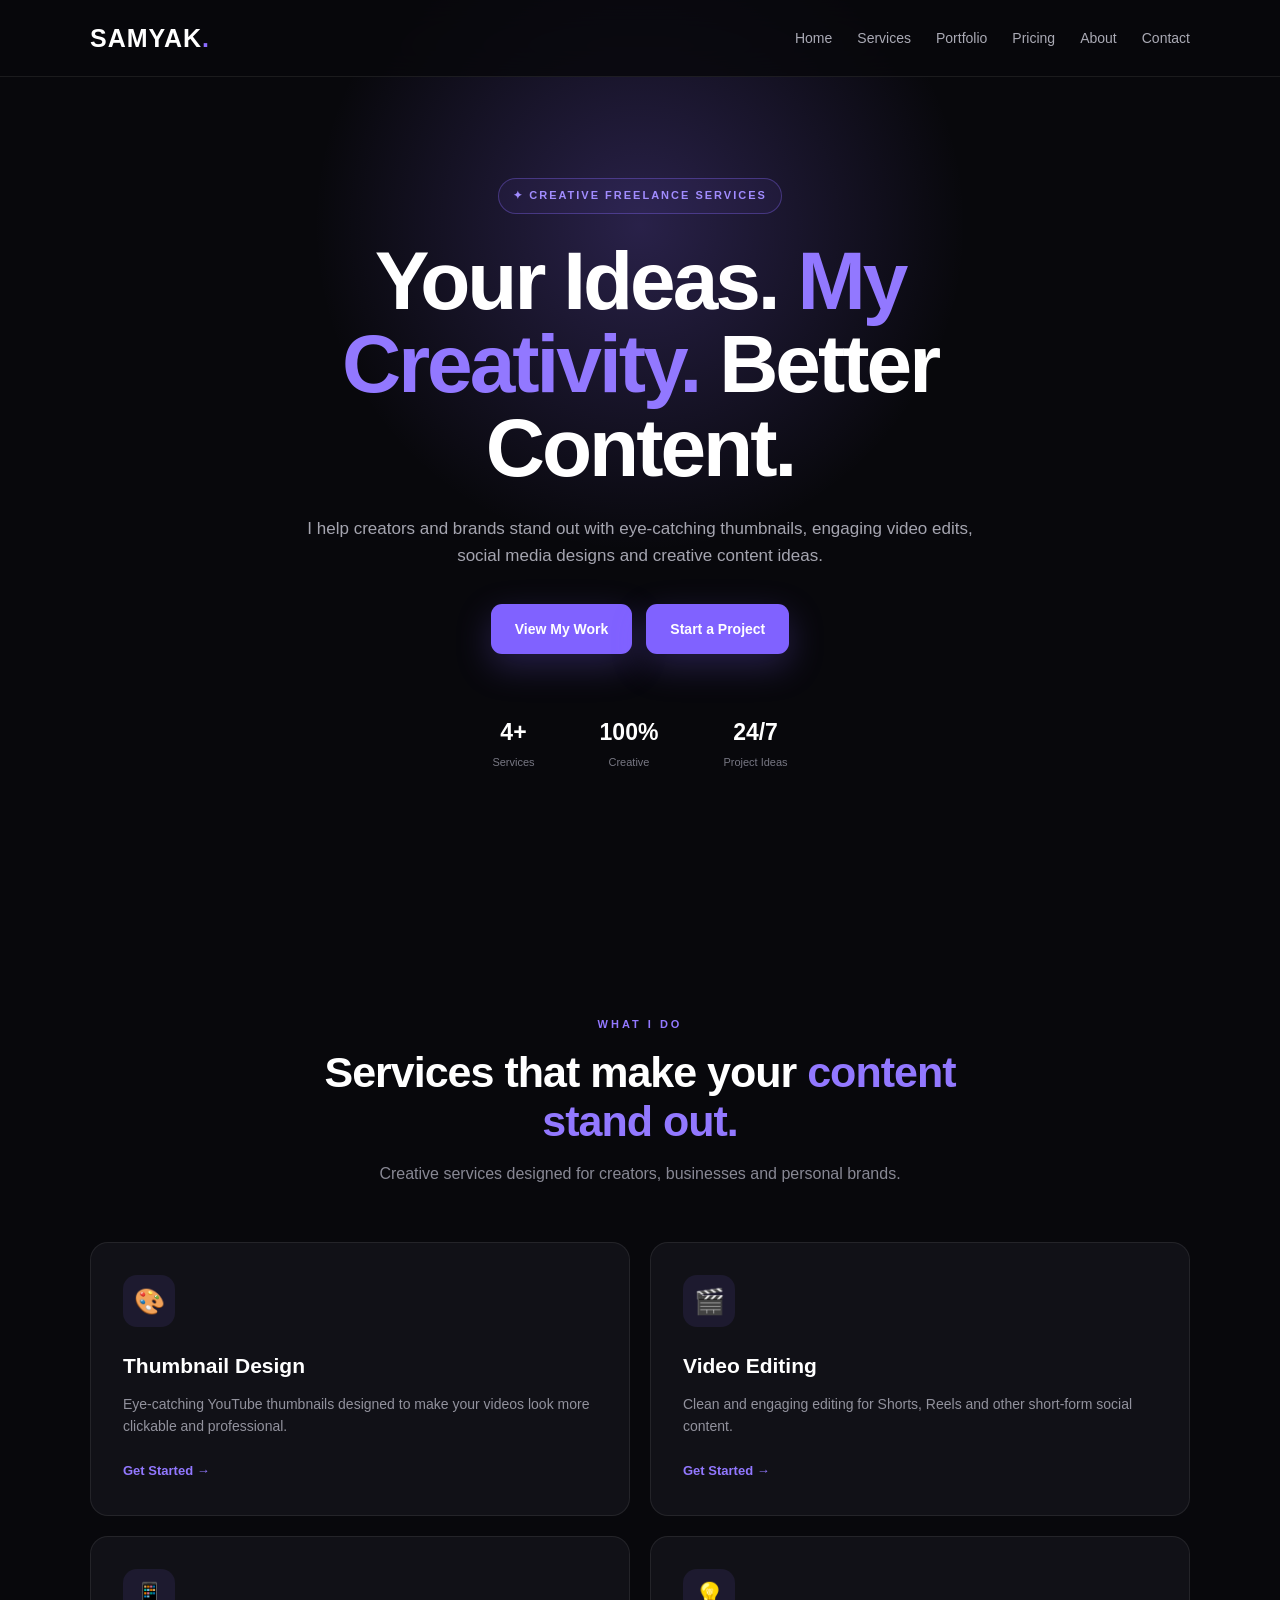
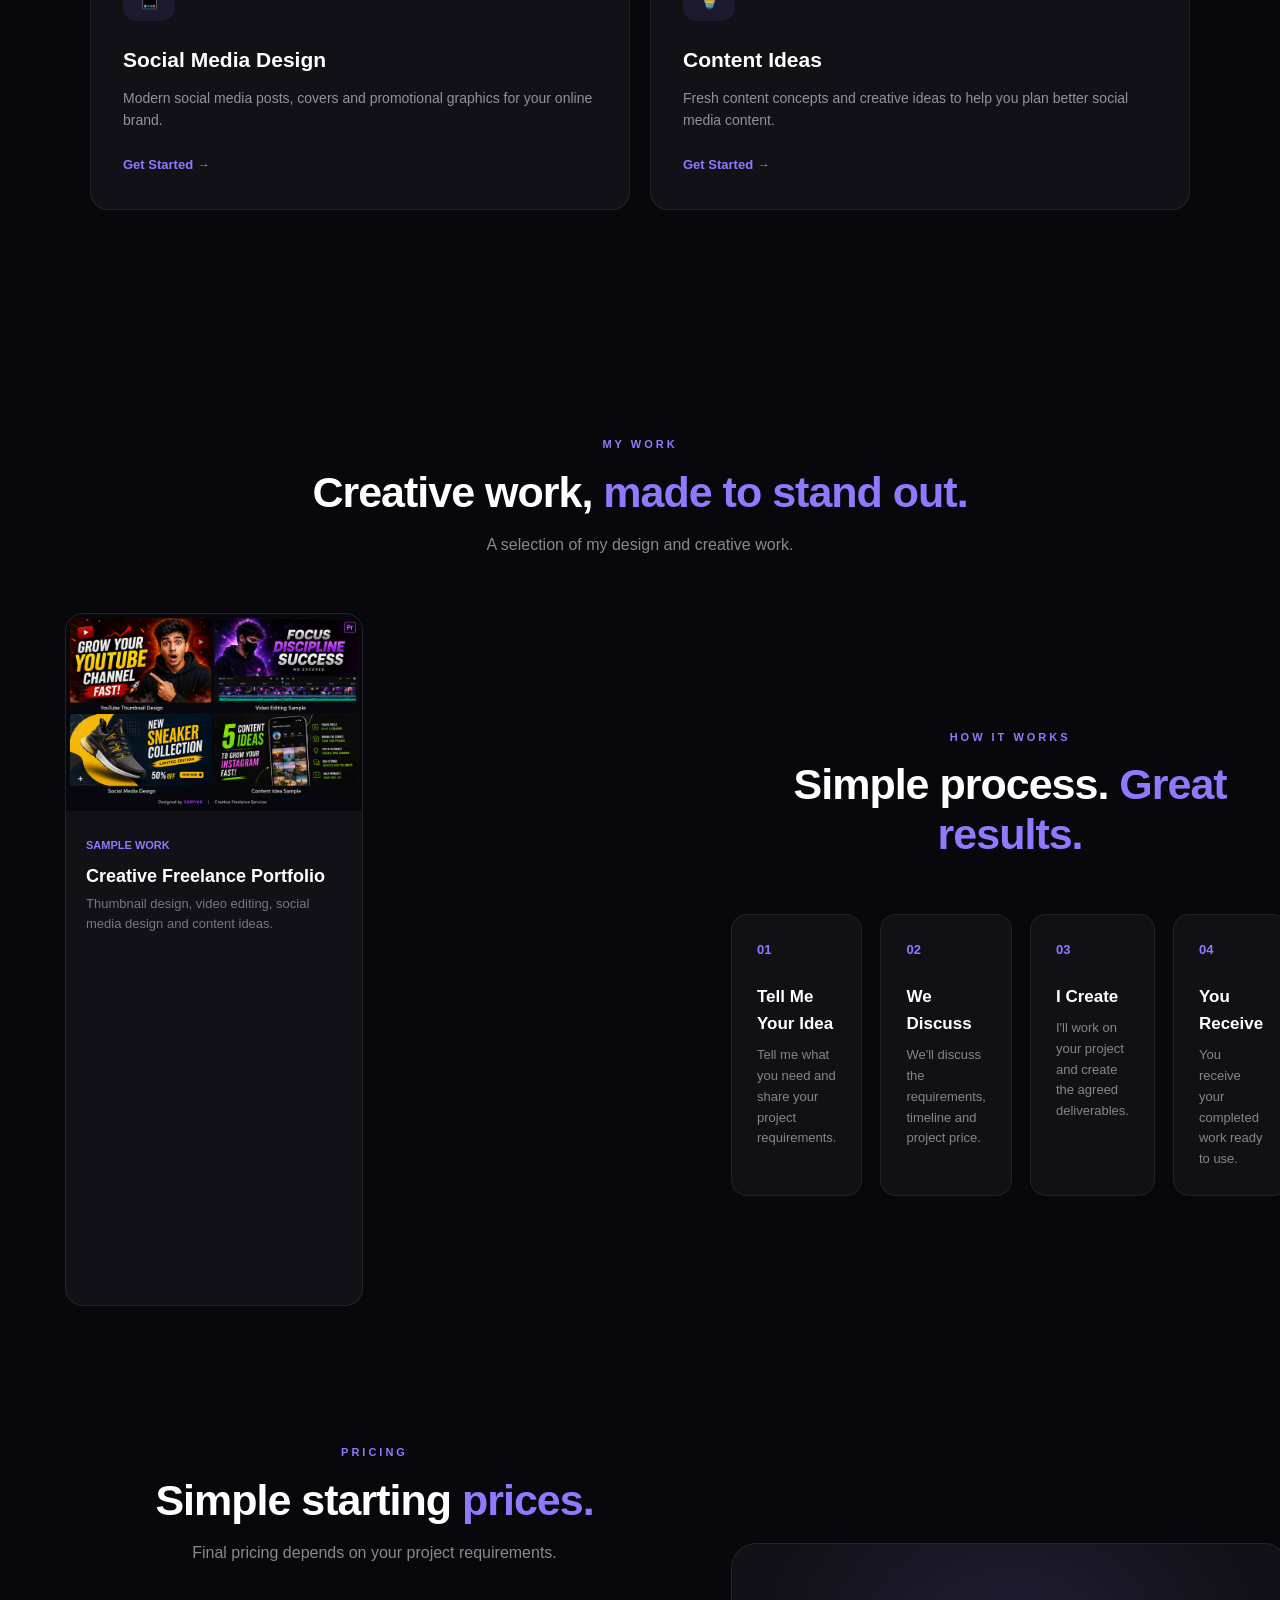
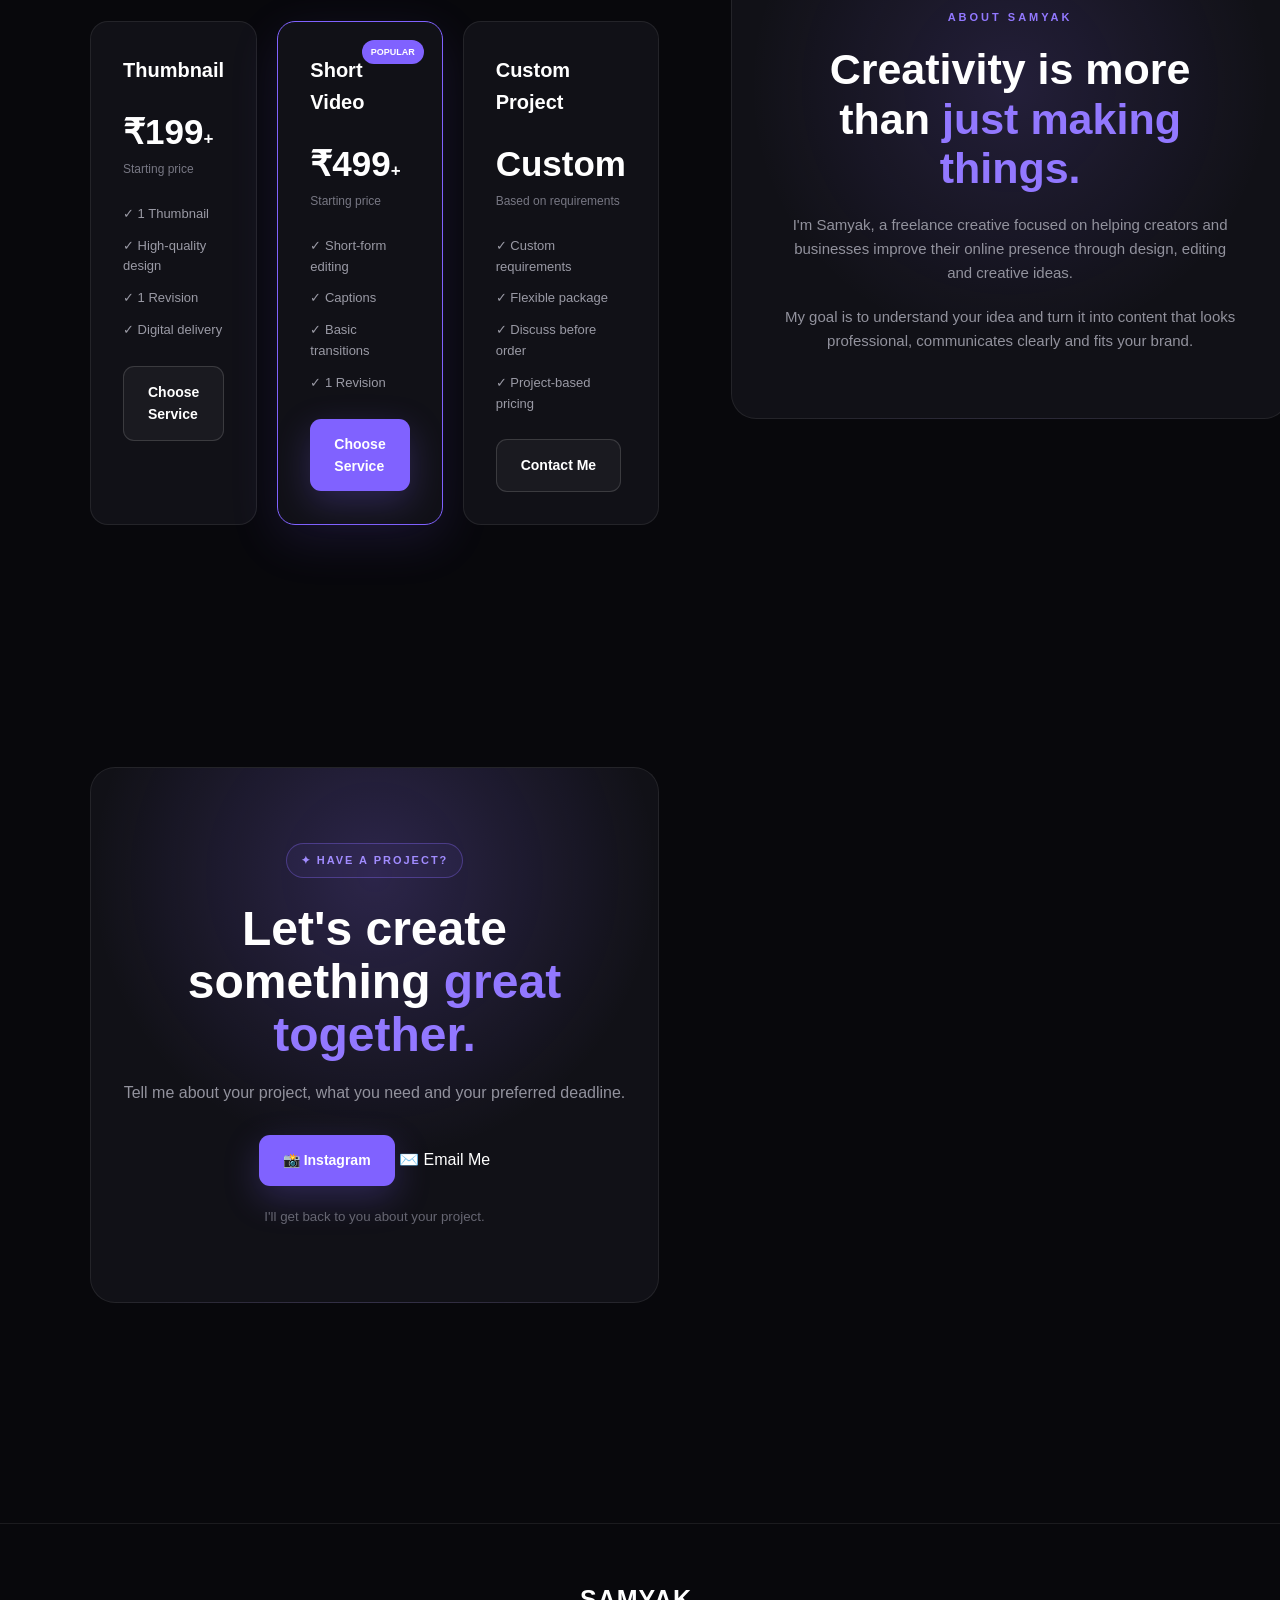
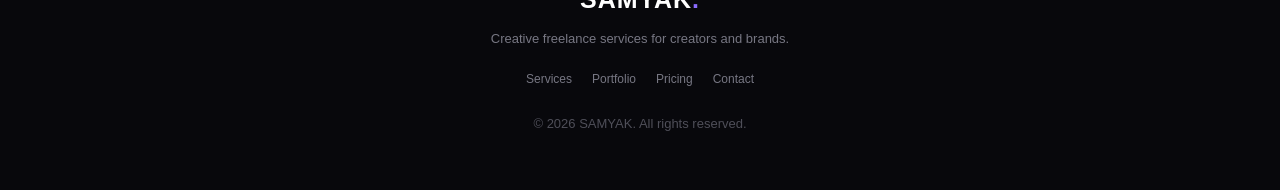
==== index.html @ a46f0fa3 "Update index.html" ====
<!DOCTYPE html>
<html lang="en">
<head>
    <meta charset="UTF-8">
    <meta name="viewport" content="width=device-width, initial-scale=1.0">

    <title>SAMYAK | Creative Freelance Services</title>

    <meta name="description"
        content="SAMYAK provides creative freelance services including thumbnail design, video editing, social media design and content ideas.">

    <meta name="keywords"
        content="thumbnail design, video editing, social media design, freelance, content ideas">

    <meta name="author" content="SAMYAK">

    <link rel="stylesheet" href="style.css">
</head>

<body>

    <!-- NAVIGATION -->

    <header class="header">

        <nav class="navbar">

            <a href="#home" class="logo">
                SAMYAK<span>.</span>
            </a>

            <div class="nav-links">

                <a href="#home">Home</a>
                <a href="#services">Services</a>
                <a href="#portfolio">Portfolio</a>
                <a href="#pricing">Pricing</a>
                <a href="#about">About</a>
                <a href="#contact">Contact</a>

            </div>

        </nav>

    </header>


    <!-- HERO -->

    <main>

        <section id="home" class="hero">

            <div class="hero-content">

                <div class="badge">
                    ✦ CREATIVE FREELANCE SERVICES
                </div>

                <h1>
                    Your Ideas.
                    <span>My Creativity.</span>
                    Better Content.
                </h1>

                <p>
                    I help creators and brands stand out with
                    eye-catching thumbnails, engaging video edits,
                    social media designs and creative content ideas.
                </p>

                <div class="hero-buttons">

                    <a href="#portfolio" class="btn primary">
                        View My Work
                    </a>
<a
    href="https://docs.google.com/forms/d/e/1FAIpQLSeMTdFQb815El9a7GcwvB3ldH8QpaFYIiLAh0WRTfGDCeB_lQ/viewform?usp=sharing&ouid=116412557178667055718"
    target="_blank"
    rel="noopener noreferrer"
    class="btn primary">
    Start a Project
</a>
                   
                </div>

                <div class="hero-stats">

                    <div>
                        <strong>4+</strong>
                        <span>Services</span>
                    </div>

                    <div>
                        <strong>100%</strong>
                        <span>Creative</span>
                    </div>

                    <div>
                        <strong>24/7</strong>
                        <span>Project Ideas</span>
                    </div>

                </div>

            </div>

        </section>


        <!-- SERVICES -->

        <section id="services" class="section">

            <div class="section-heading">

                <span>WHAT I DO</span>

                <h2>
                    Services that make your
                    <strong>content stand out.</strong>
                </h2>

                <p>
                    Creative services designed for creators,
                    businesses and personal brands.
                </p>

            </div>


            <div class="services-grid">

                <article class="service-card">

                    <div class="icon">🎨</div>

                    <h3>Thumbnail Design</h3>

                    <p>
                        Eye-catching YouTube thumbnails designed
                        to make your videos look more clickable
                        and professional.
                    </p>

                   <a
    href="https://docs.google.com/forms/d/e/1FAIpQLSeMTdFQb815El9a7GcwvB3ldH8QpaFYIiLAh0WRTfGDCeB_lQ/viewform?usp=sharing&ouid=116412557178667055718"
    target="_blank"
    rel="noopener noreferrer">
    Get Started →
</a>
                   
                </article>


                <article class="service-card">

                    <div class="icon">🎬</div>

                    <h3>Video Editing</h3>

                    <p>
                        Clean and engaging editing for Shorts,
                        Reels and other short-form social content.
                    </p>

                   <a
    href="https://docs.google.com/forms/d/e/1FAIpQLSeMTdFQb815El9a7GcwvB3ldH8QpaFYIiLAh0WRTfGDCeB_lQ/viewform?usp=sharing&ouid=116412557178667055718"
    target="_blank"
    rel="noopener noreferrer">
    Get Started →
</a>

                </article>


                <article class="service-card">

                    <div class="icon">📱</div>

                    <h3>Social Media Design</h3>

                    <p>
                        Modern social media posts, covers and
                        promotional graphics for your online brand.
                    </p>

                    <a
    href="https://docs.google.com/forms/d/e/1FAIpQLSeMTdFQb815El9a7GcwvB3ldH8QpaFYIiLAh0WRTfGDCeB_lQ/viewform?usp=sharing&ouid=116412557178667055718"
    target="_blank"
    rel="noopener noreferrer">
    Get Started →
</a>

                </article>


                <article class="service-card">

                    <div class="icon">💡</div>

                    <h3>Content Ideas</h3>

                    <p>
                        Fresh content concepts and creative ideas
                        to help you plan better social media content.
                    </p>

                      <a
    href="https://docs.google.com/forms/d/e/1FAIpQLSeMTdFQb815El9a7GcwvB3ldH8QpaFYIiLAh0WRTfGDCeB_lQ/viewform?usp=sharing&ouid=116412557178667055718"
    target="_blank"
    rel="noopener noreferrer">
    Get Started →
</a>

                </article>

            </div>

        </section>


        <!-- PORTFOLIO -->

        <section id="portfolio" class="section portfolio-section">

            <div class="section-heading">

                <span>MY WORK</span>

                <h2>
                    Creative work,
                    <strong>made to stand out.</strong>
                </h2>

                <p>
                    A selection of my design and creative work.
                </p>

            </div>


            <div class="portfolio-grid">


           <div class="portfolio-grid">

    <div class="portfolio-card">
        <img
            src="portfolio-samples.png"
            alt="SAMYAK Creative Freelance Services - Sample Work"
            style="width:100%; display:block;"
        >

        <div class="portfolio-info">
            <span>Sample Work</span>
            <h3>Creative Freelance Portfolio</h3>
            <p>Thumbnail design, video editing, social media design and content ideas.</p>
        </div>
    </div>

</div> 
    

        <!-- PROCESS -->

        <section class="section process-section">

            <div class="section-heading">

                <span>HOW IT WORKS</span>

                <h2>
                    Simple process.
                    <strong>Great results.</strong>
                </h2>

            </div>


            <div class="process-grid">

                <div class="process-card">

                    <div class="number">01</div>

                    <h3>Tell Me Your Idea</h3>

                    <p>
                        Tell me what you need and share
                        your project requirements.
                    </p>

                </div>


                <div class="process-card">

                    <div class="number">02</div>

                    <h3>We Discuss</h3>

                    <p>
                        We'll discuss the requirements,
                        timeline and project price.
                    </p>

                </div>


                <div class="process-card">

                    <div class="number">03</div>

                    <h3>I Create</h3>

                    <p>
                        I'll work on your project and
                        create the agreed deliverables.
                    </p>

                </div>


                <div class="process-card">

                    <div class="number">04</div>

                    <h3>You Receive</h3>

                    <p>
                        You receive your completed work
                        ready to use.
                    </p>

                </div>

            </div>

        </section>


        <!-- PRICING -->

        <section id="pricing" class="section">

            <div class="section-heading">

                <span>PRICING</span>

                <h2>
                    Simple starting
                    <strong>prices.</strong>
                </h2>

                <p>
                    Final pricing depends on your project
                    requirements.
                </p>

            </div>


            <div class="pricing-grid">


                <article class="price-card">

                    <h3>Thumbnail</h3>

                    <div class="price">
                        ₹199<small>+</small>
                    </div>

                    <p>
                        Starting price
                    </p>

                    <ul>

                        <li>✓ 1 Thumbnail</li>
                        <li>✓ High-quality design</li>
                        <li>✓ 1 Revision</li>
                        <li>✓ Digital delivery</li>

                    </ul>

                    <a href="https://docs.google.com/forms/d/e/1FAIpQLSeMTdFQb815El9a7GcwvB3ldH8QpaFYIiLAh0WRTfGDCeB_lQ/viewform?usp=sharing&ouid=116412557178667055718" target="_blank" rel="noopener noreferrer" class="btn secondary">
    Choose Service
</a>

                </article>


                <article class="price-card featured">

                    <div class="popular">
                        POPULAR
                    </div>

                    <h3>Short Video</h3>

                    <div class="price">
                        ₹499<small>+</small>
                    </div>

                    <p>
                        Starting price
                    </p>

                    <ul>

                        <li>✓ Short-form editing</li>
                        <li>✓ Captions</li>
                        <li>✓ Basic transitions</li>
                        <li>✓ 1 Revision</li>

                    </ul>

                    <a href="#contact" class="btn primary">
                        Choose Service
                    </a>

                </article>


                <article class="price-card">

                    <h3>Custom Project</h3>

                    <div class="price">
                        Custom
                    </div>

                    <p>
                        Based on requirements
                    </p>

                    <ul>

                        <li>✓ Custom requirements</li>
                        <li>✓ Flexible package</li>
                        <li>✓ Discuss before order</li>
                        <li>✓ Project-based pricing</li>

                    </ul>

                    <a href="#contact" class="btn secondary">
                        Contact Me
                    </a>

                </article>

            </div>

        </section>


        <!-- ABOUT -->

        <section id="about" class="section about-section">

            <div class="about-box">

                <div class="about-label">
                    ABOUT SAMYAK
                </div>

                <h2>
                    Creativity is more than
                    <span>just making things.</span>
                </h2>

                <p>
                    I'm Samyak, a freelance creative focused on
                    helping creators and businesses improve their
                    online presence through design, editing and
                    creative ideas.
                </p>

                <p>
                    My goal is to understand your idea and turn
                    it into content that looks professional,
                    communicates clearly and fits your brand.
                </p>

            </div>

        </section>


        <!-- CONTACT -->

        <section id="contact" class="section contact-section">

            <div class="contact-box">

                <div class="badge">
                    ✦ HAVE A PROJECT?
                </div>

                <h2>
                    Let's create something
                    <span>great together.</span>
                </h2>

                <p>
                    Tell me about your project, what you need
                    and your preferred deadline.
                </p>

                <div class="contact-buttons">

                    <!-- Replace explorewith.samyak -->

                    <a
                       href="https://www.instagram.com/explorewith.samyak/"
    target="_blank"
    rel="noopener noreferrer"
    class="btn primary">
    📸 Instagram
                    </a>


                    <!-- Replace YOURMAIL -->

                    <a
                        href="mailto:samyakwork23@gmail.com
                        class="btn secondary">
                        ✉️ Email Me
                    </a>

                </div>

                <small>
                    I'll get back to you about your project.
                </small>

            </div>

        </section>

    </main>


    <!-- FOOTER -->

    <footer>

        <a href="#home" class="logo">
            SAMYAK<span>.</span>
        </a>

        <p>
            Creative freelance services for creators and brands.
        </p>

        <div class="footer-links">

            <a href="#services">Services</a>
            <a href="#portfolio">Portfolio</a>
            <a href="#pricing">Pricing</a>
            <a href="#contact">Contact</a>

        </div>

        <p class="copyright">
            © 2026 SAMYAK. All rights reserved.
        </p>

    </footer>


    <script src="script.js"></script>

</body>
</html>
---- style.css ----
* {
    margin: 0;
    padding: 0;
    box-sizing: border-box;
}

html {
    scroll-behavior: smooth;
}

body {
    font-family: Arial, Helvetica, sans-serif;
    background: #08080c;
    color: #ffffff;
    line-height: 1.6;
}

a {
    color: inherit;
    text-decoration: none;
}

.header {
    position: fixed;
    top: 0;
    left: 0;
    width: 100%;
    z-index: 1000;
    background: rgba(8, 8, 12, 0.82);
    backdrop-filter: blur(16px);
    border-bottom: 1px solid rgba(255,255,255,0.08);
}

.navbar {
    max-width: 1150px;
    margin: auto;
    padding: 18px 25px;
    display: flex;
    align-items: center;
    justify-content: space-between;
}

.logo {
    font-size: 25px;
    font-weight: 900;
    letter-spacing: 1px;
}

.logo span {
    color: #8b6cff;
}

.nav-links {
    display: flex;
    gap: 25px;
}

.nav-links a {
    color: #aaaab5;
    font-size: 14px;
    transition: 0.3s;
}

.nav-links a:hover {
    color: #ffffff;
}

.hero {
    min-height: 100vh;
    display: flex;
    align-items: center;
    justify-content: center;
    text-align: center;
    padding: 130px 20px 80px;
    background:
        radial-gradient(circle at 50% 25%, rgba(139,108,255,0.25), transparent 35%),
        #08080c;
}

.hero-content {
    max-width: 850px;
}

.badge {
    display: inline-block;
    padding: 8px 14px;
    border: 1px solid rgba(139,108,255,0.35);
    border-radius: 50px;
    color: #a18cff;
    font-size: 11px;
    font-weight: 700;
    letter-spacing: 2px;
    background: rgba(139,108,255,0.06);
    margin-bottom: 25px;
}

.hero h1 {
    font-size: clamp(45px, 8vw, 82px);
    line-height: 1.02;
    margin-bottom: 25px;
    letter-spacing: -3px;
}

.hero h1 span {
    color: #9278ff;
}

.hero-content > p {
    max-width: 680px;
    margin: auto;
    color: #a5a5b0;
    font-size: 17px;
}

.hero-buttons {
    margin-top: 35px;
    display: flex;
    justify-content: center;
    gap: 14px;
    flex-wrap: wrap;
}

.btn {
    display: inline-block;
    padding: 14px 24px;
    border-radius: 11px;
    font-size: 14px;
    font-weight: 700;
    transition: 0.3s;
}

.btn:hover {
    transform: translateY(-3px);
}

.btn.primary {
    background: #8062ff;
    box-shadow: 0 12px 35px rgba(128,98,255,0.25);
}

.btn.primary:hover {
    background: #967eff;
}

.btn.secondary {
    border: 1px solid rgba(255,255,255,0.14);
    background: rgba(255,255,255,0.04);
}

.btn.secondary:hover {
    background: rgba(255,255,255,0.09);
}

.hero-stats {
    margin-top: 60px;
    display: flex;
    justify-content: center;
    gap: 65px;
}

.hero-stats div {
    display: flex;
    flex-direction: column;
}

.hero-stats strong {
    font-size: 23px;
}

.hero-stats span {
    color: #777783;
    font-size: 11px;
    margin-top: 3px;
}

.section {
    max-width: 1150px;
    margin: auto;
    padding: 110px 25px;
}

.section-heading {
    max-width: 700px;
    margin: 0 auto 55px;
    text-align: center;
}

.section-heading > span {
    color: #9278ff;
    font-size: 11px;
    font-weight: 800;
    letter-spacing: 3px;
}

.section-heading h2 {
    margin-top: 12px;
    font-size: 43px;
    line-height: 1.15;
    letter-spacing: -1px;
}

.section-heading h2 strong {
    color: #9278ff;
}

.section-heading p {
    color: #888894;
    margin-top: 15px;
}

.services-grid {
    display: grid;
    grid-template-columns: repeat(2, 1fr);
    gap: 20px;
}

.service-card {
    padding: 32px;
    background: #111117;
    border: 1px solid rgba(255,255,255,0.08);
    border-radius: 18px;
    transition: 0.3s;
}

.service-card:hover {
    transform: translateY(-6px);
    border-color: rgba(139,108,255,0.55);
}

.icon {
    width: 52px;
    height: 52px;
    display: flex;
    align-items: center;
    justify-content: center;
    background: rgba(139,108,255,0.1);
    border-radius: 14px;
    font-size: 25px;
    margin-bottom: 22px;
}

.service-card h3 {
    font-size: 21px;
    margin-bottom: 10px;
}

.service-card p {
    color: #92929d;
    font-size: 14px;
    margin-bottom: 20px;
}

.service-card a {
    color: #9278ff;
    font-size: 13px;
    font-weight: 700;
}

.portfolio-section {
    max-width: 1200px;
}

.portfolio-grid {
    display: grid;
    grid-template-columns: repeat(2, 1fr);
    gap: 22px;
}

.portfolio-card {
    overflow: hidden;
    background: #111117;
    border: 1px solid rgba(255,255,255,0.08);
    border-radius: 18px;
    transition: 0.3s;
}

.portfolio-card:hover {
    transform: translateY(-5px);
}

.portfolio-image {
    height: 280px;
    display: flex;
    align-items: center;
    justify-content: center;
    text-align: center;
    background:
        radial-gradient(circle at 30% 20%, rgba(139,108,255,0.25), transparent 35%),
        linear-gradient(135deg, #181421, #0d0e13);
}

.portfolio-image span {
    color: #666673;
    font-size: 13px;
    letter-spacing: 3px;
    font-weight: 700;
}

.portfolio-info {
    padding: 20px;
}

.portfolio-info > span {
    color: #9278ff;
    font-size: 11px;
    font-weight: 700;
    text-transform: uppercase;
}

.portfolio-info h3 {
    margin-top: 5px;
    font-size: 18px;
}

.portfolio-info p {
    color: #777783;
    font-size: 13px;
    margin-top: 3px;
}

.process-grid {
    display: grid;
    grid-template-columns: repeat(4, 1fr);
    gap: 18px;
}

.process-card {
    padding: 25px;
    background: #101015;
    border: 1px solid rgba(255,255,255,0.07);
    border-radius: 16px;
}

.number {
    color: #9278ff;
    font-weight: 800;
    font-size: 13px;
    margin-bottom: 22px;
}

.process-card h3 {
    font-size: 17px;
    margin-bottom: 8px;
}

.process-card p {
    color: #858591;
    font-size: 13px;
}

.pricing-grid {
    display: grid;
    grid-template-columns: repeat(3, 1fr);
    gap: 20px;
}

.price-card {
    position: relative;
    padding: 32px;
    background: #111117;
    border: 1px solid rgba(255,255,255,0.08);
    border-radius: 18px;
}

.price-card.featured {
    border-color: #8062ff;
    box-shadow: 0 15px 50px rgba(128,98,255,0.13);
}

.popular {
    position: absolute;
    top: 18px;
    right: 18px;
    background: #8062ff;
    padding: 5px 9px;
    border-radius: 30px;
    font-size: 9px;
    font-weight: 800;
}

.price-card h3 {
    font-size: 20px;
}

.price {
    margin-top: 18px;
    font-size: 35px;
    font-weight: 900;
}

.price small {
    font-size: 17px;
}

.price-card > p {
    color: #777783;
    font-size: 12px;
}

.price-card ul {
    list-style: none;
    margin: 25px 0;
}

.price-card li {
    color: #9a9aa5;
    font-size: 13px;
    margin: 11px 0;
}

.about-section {
    max-width: 900px;
}

.about-box {
    padding: 65px 50px;
    text-align: center;
    background:
        radial-gradient(circle at 50% 30%, rgba(139,108,255,0.15), transparent 60%),
        #111117;
    border: 1px solid rgba(255,255,255,0.08);
    border-radius: 25px;
}

.about-label {
    color: #9278ff;
    font-size: 11px;
    font-weight: 800;
    letter-spacing: 3px;
    margin-bottom: 18px;
}

.about-box h2 {
    font-size: 43px;
    line-height: 1.15;
}

.about-box h2 span {
    color: #9278ff;
}

.about-box p {
    max-width: 700px;
    margin: 20px auto 0;
    color: #92929d;
    font-size: 15px;
}

.contact-section {
    max-width: 900px;
}

.contact-box {
    text-align: center;
    padding: 75px 30px;
    background:
        radial-gradient(circle at 50% 20%, rgba(139,108,255,0.22), transparent 55%),
        #111117;
    border: 1px solid rgba(255,255,255,0.08);
    border-radius: 25px;
}

.contact-box h2 {
    font-size: 48px;
    line-height: 1.1;
    margin-bottom: 18px;
}

.contact-box h2 span {
    color: #9278ff;
}

.contact-box > p {
    color: #92929d;
    max-width: 600px;
    margin: auto;
}

.contact-buttons {
    margin-top: 30px;
}

.contact-box small {
    display: block;
    color: #666672;
    margin-top: 20px;
}

footer {
    text-align: center;
    padding: 55px 20px;
    border-top: 1px solid rgba(255,255,255,0.08);
}

footer > p {
    color: #777783;
    font-size: 13px;
    margin-top: 10px;
}

.footer-links {
    display: flex;
    justify-content: center;
    gap: 20px;
    margin-top: 20px;
}

.footer-links a {
    color: #777783;
    font-size: 12px;
}

.footer-links a:hover {
    color: #ffffff;
}

.copyright {
    margin-top: 25px !important;
    color: #4f4f59 !important;
}


/* TABLET */

@media (max-width: 900px) {

    .nav-links {
        gap: 12px;
    }

    .process-grid {
        grid-template-columns: repeat(2, 1fr);
    }

    .pricing-grid {
        grid-template-columns: 1fr;
    }

}


/* MOBILE */

@media (max-width: 700px) {

    .navbar {
        padding: 16px 18px;
    }

    .nav-links {
        display: none;
    }

    .hero {
        padding-top: 130px;
    }

    .hero h1 {
        font-size: 45px;
        letter-spacing: -2px;
    }

    .hero-content > p {
        font-size: 15px;
    }

    .hero-buttons {
        flex-direction: column;
    }

    .hero-buttons .btn {
        width: 100%;
    }

    .hero-stats {
        gap: 25px;
    }

    .section {
        padding: 80px 18px;
    }

    .section-heading h2 {
        font-size: 34px;
    }

    .services-grid,
    .portfolio-grid,
    .process-grid {
        grid-template-columns: 1fr;
    }

    .portfolio-image {
        height: 220px;
    }

    .about-box {
        padding: 45px 25px;
    }

    .about-box h2 {
        font-size: 34px;
    }

    .contact-box {
        padding: 55px 22px;
    }

    .contact-box h2 {
        font-size: 36px;
    }

    .contact-buttons .btn {
        display: block;
        margin: 10px 0;
    }

}
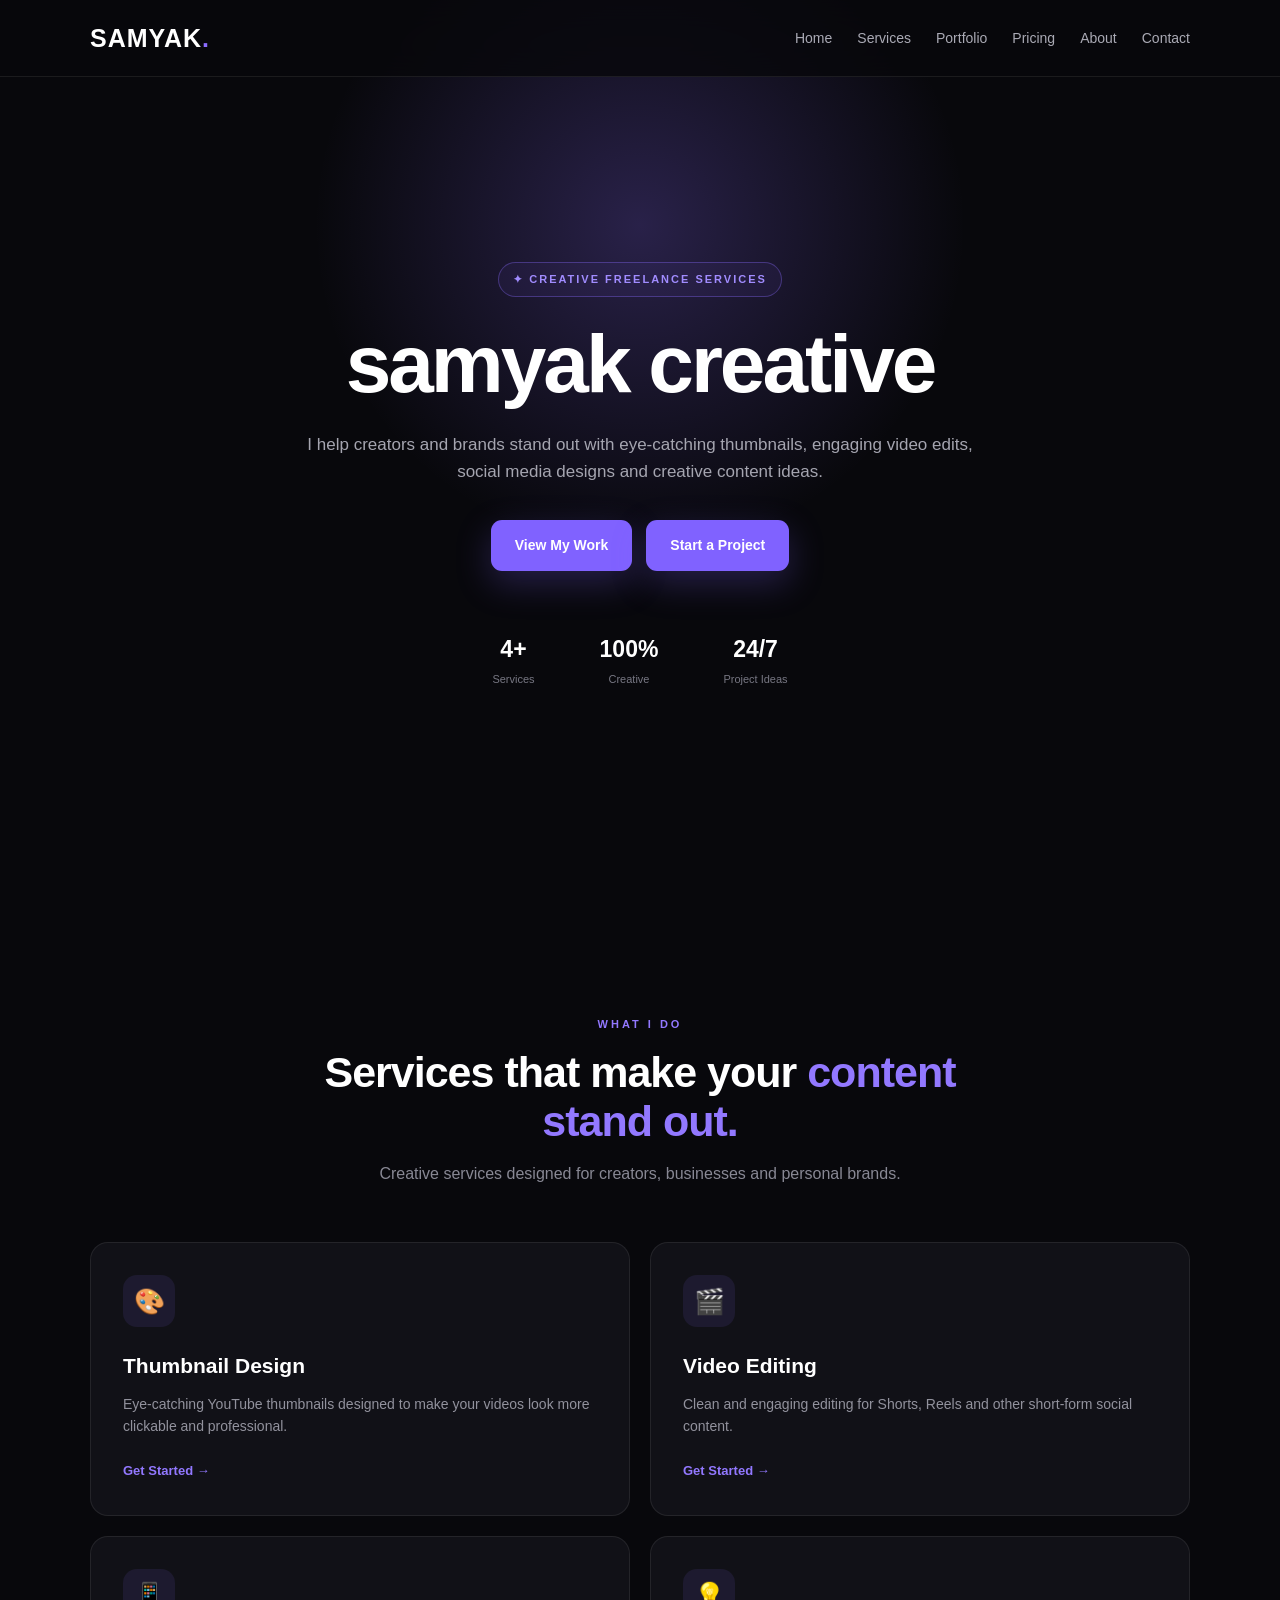
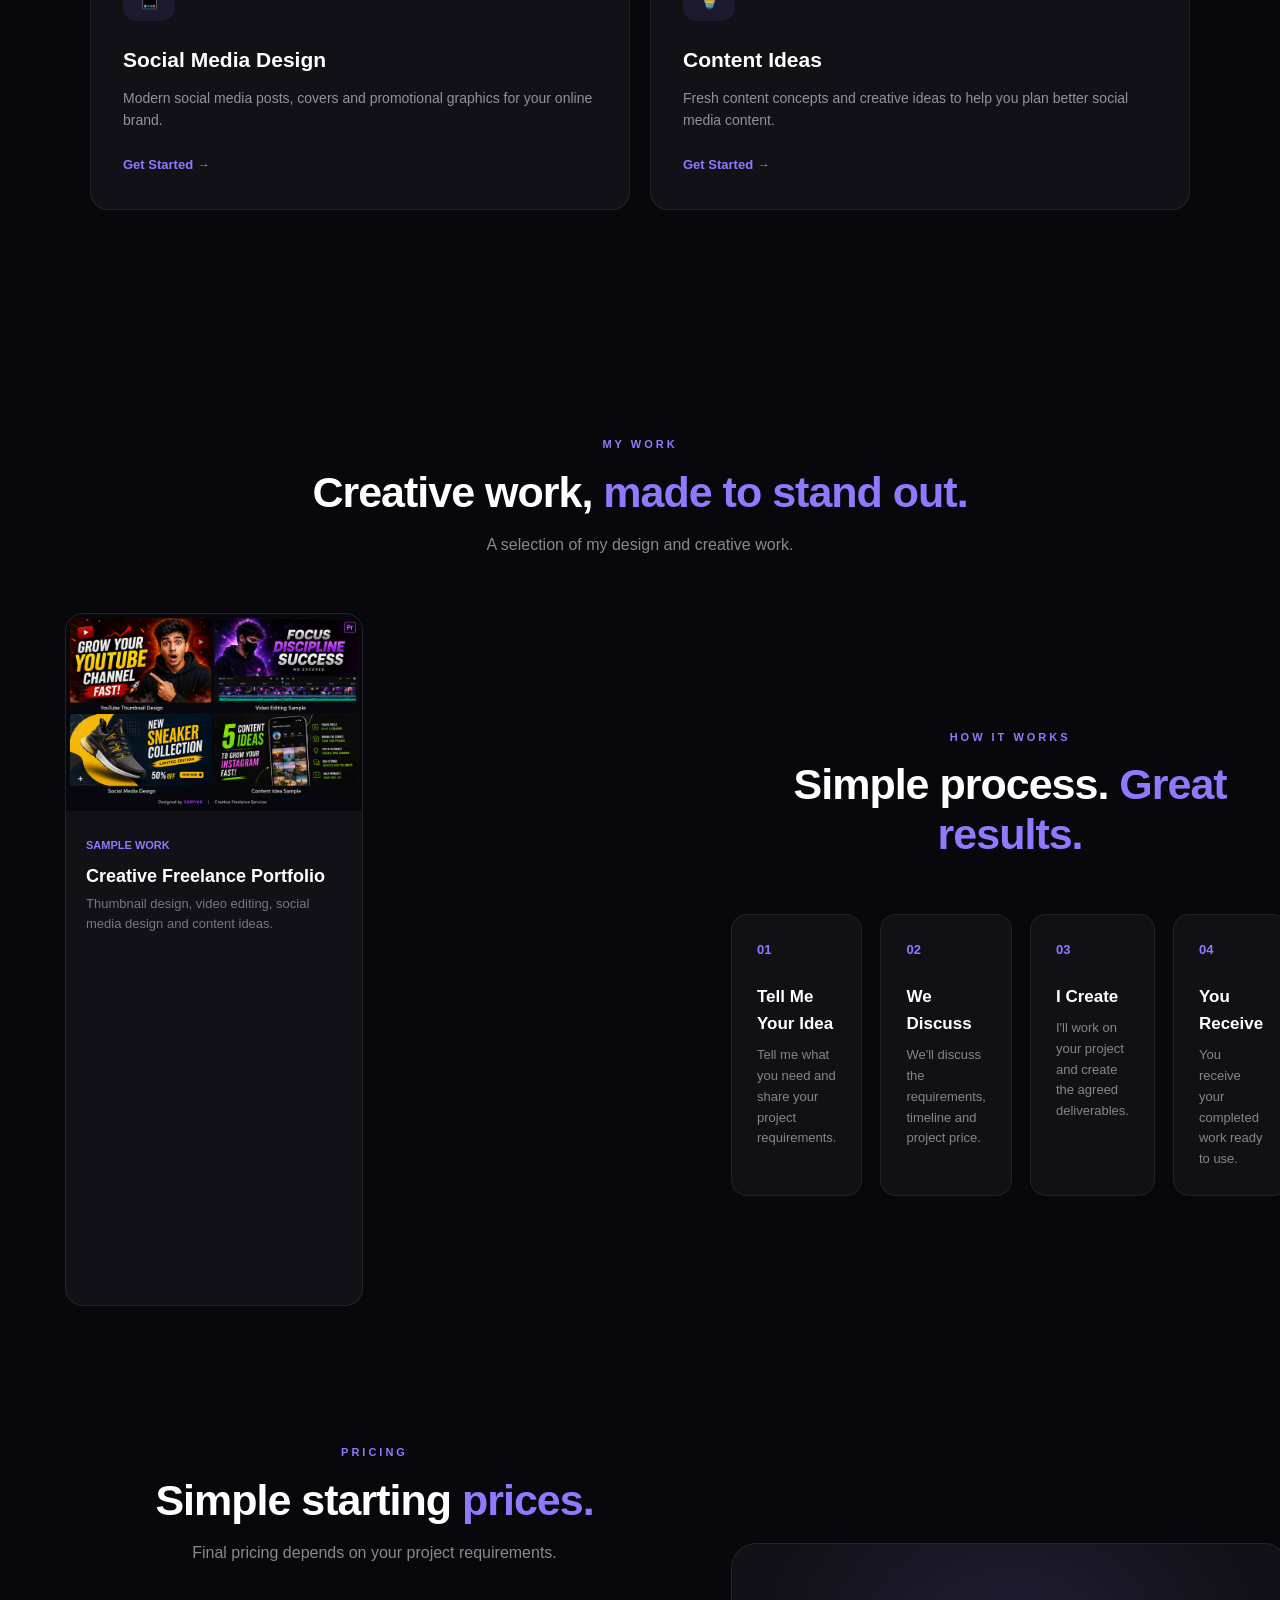
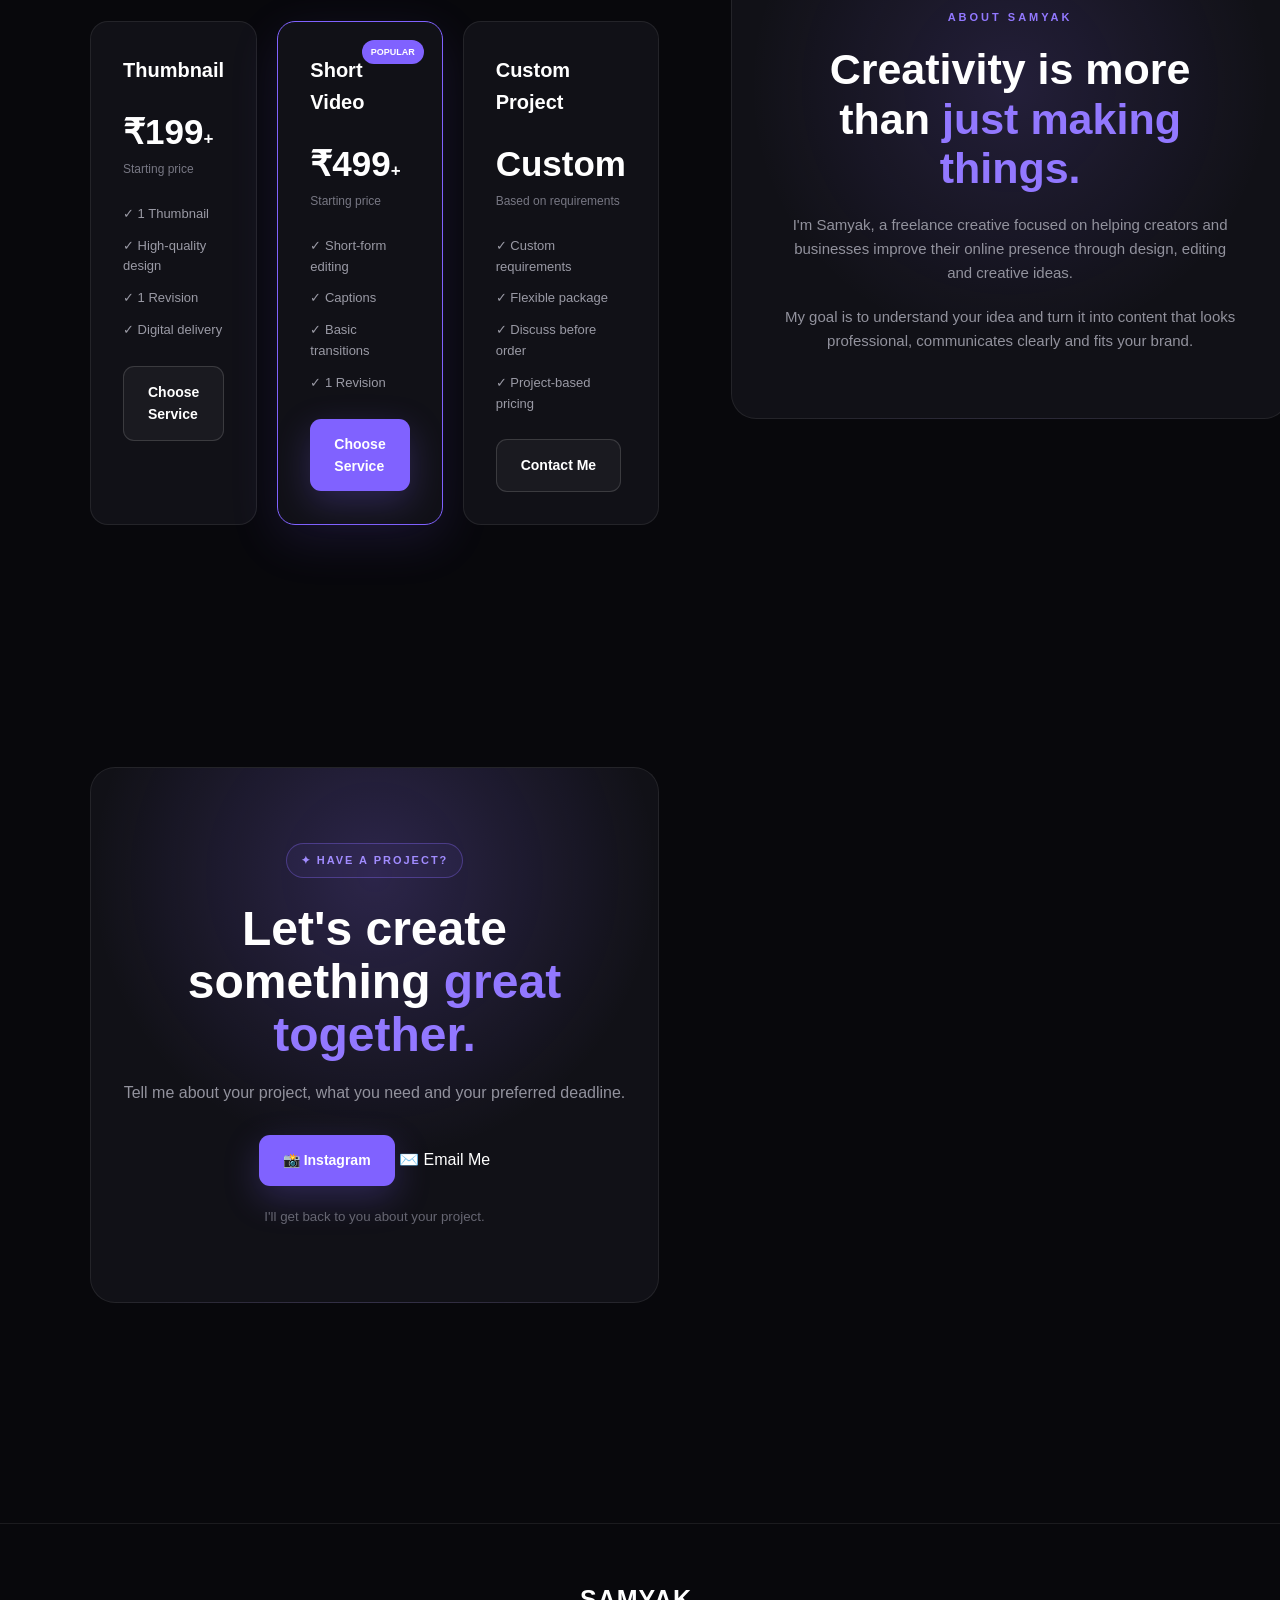
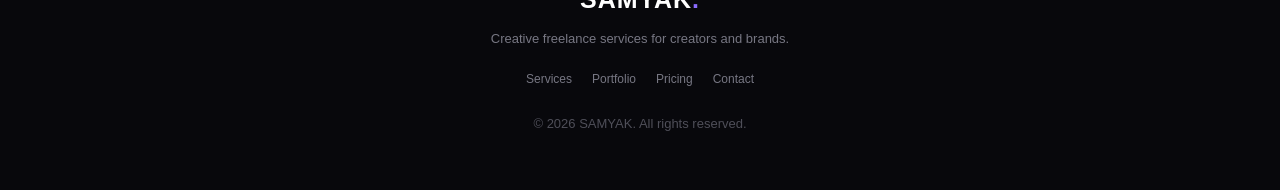
==== commit 7353683f: "Update index.html" ====
--- a/index.html
+++ b/index.html
@@ -4,8 +4,7 @@
     <meta charset="UTF-8">
     <meta name="viewport" content="width=device-width, initial-scale=1.0">
 
-    <title>SAMYAK | Creative Freelance Services</title>
-
+<title>Samyak Creative | Thumbnails & Video Editing</title>
     <meta name="description"
         content="SAMYAK provides creative freelance services including thumbnail design, video editing, social media design and content ideas.">
 
@@ -58,9 +57,7 @@
                 </div>
 
                 <h1>
-                    Your Ideas.
-                    <span>My Creativity.</span>
-                    Better Content.
+                   samyak creative
                 </h1>
 
                 <p>
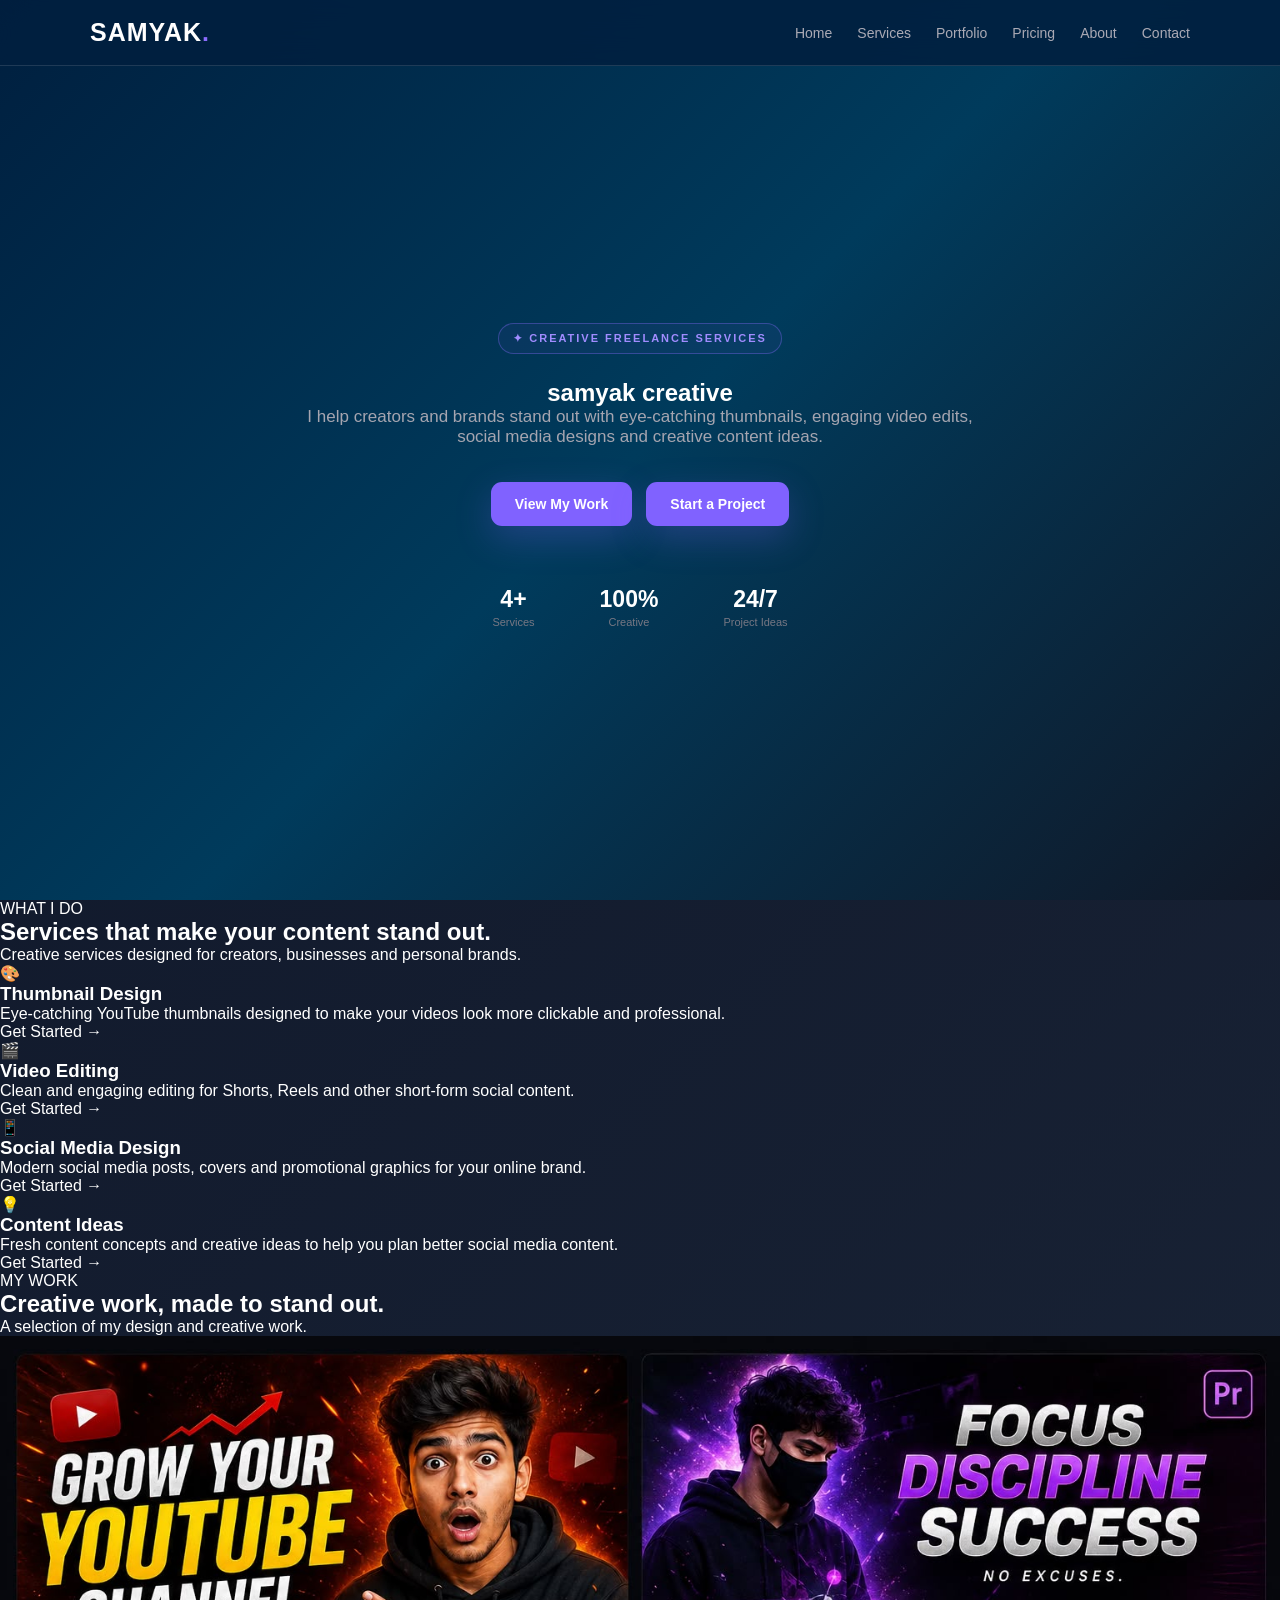
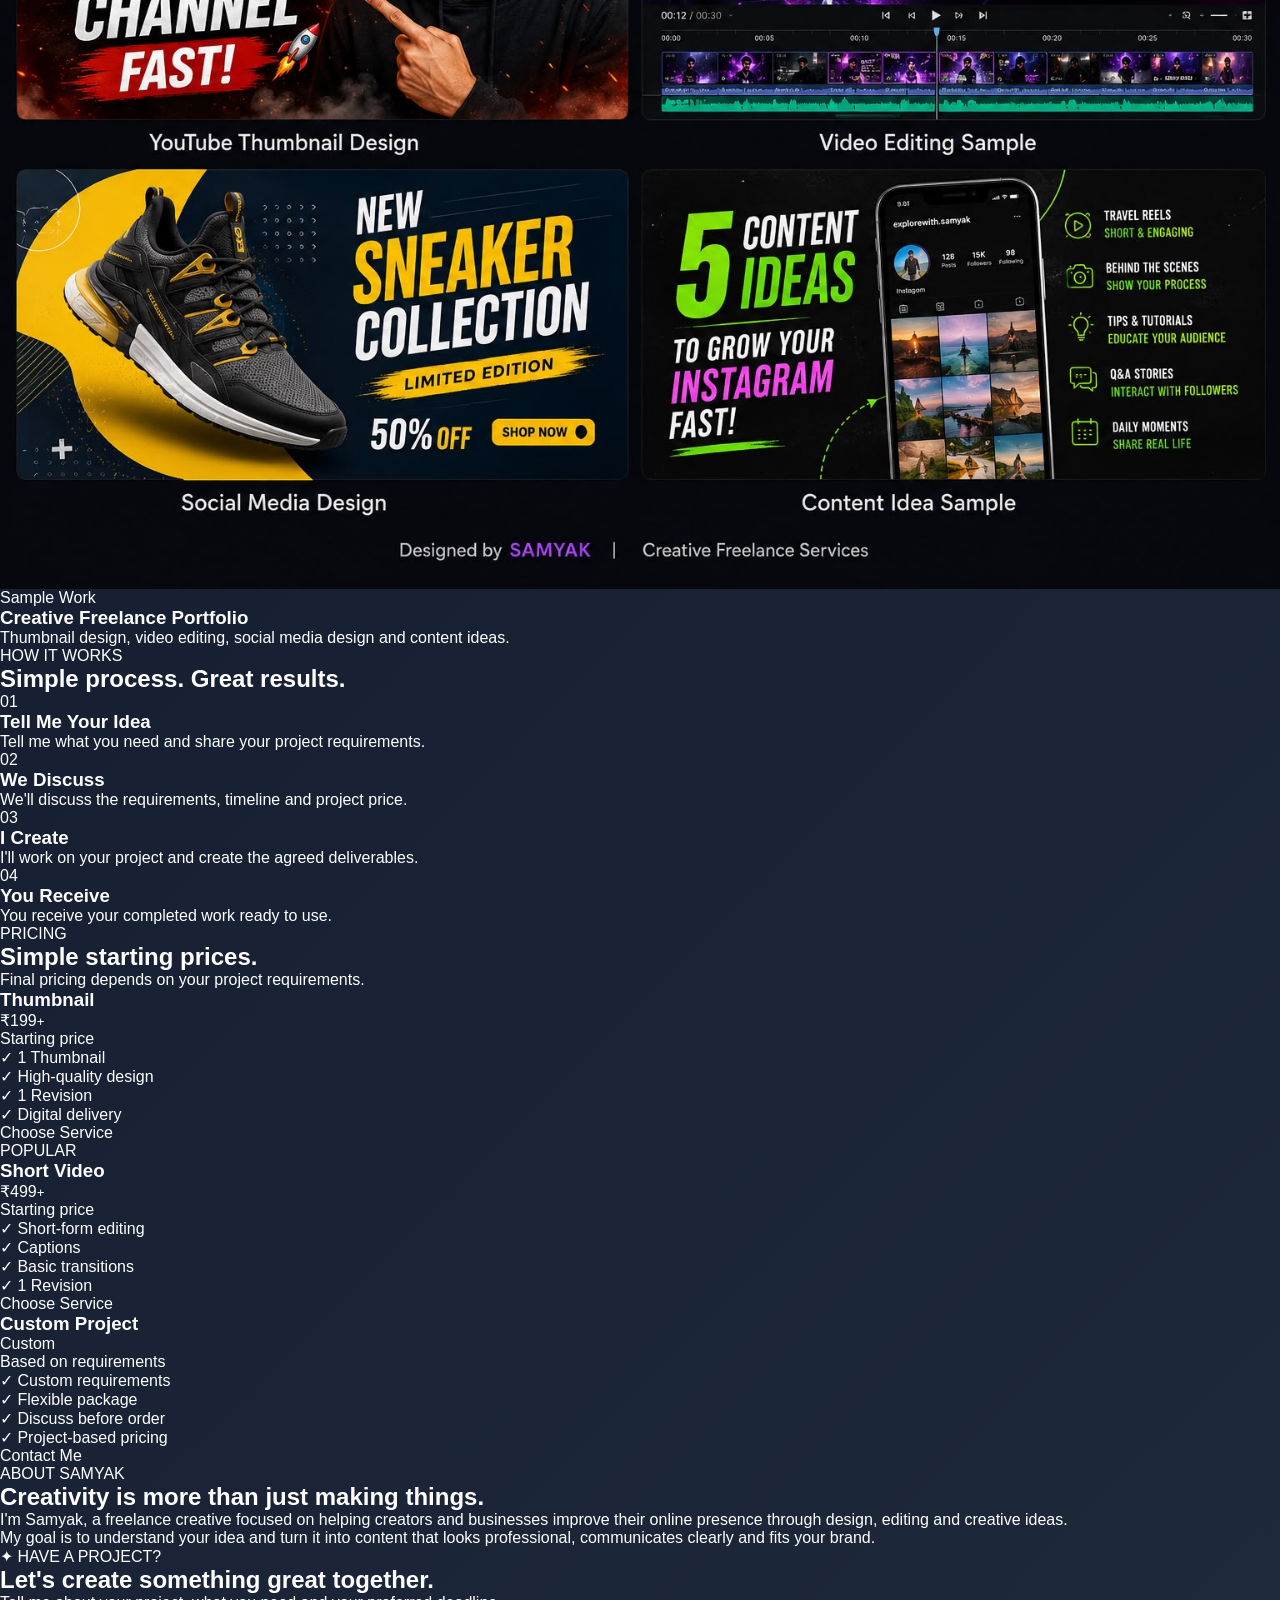
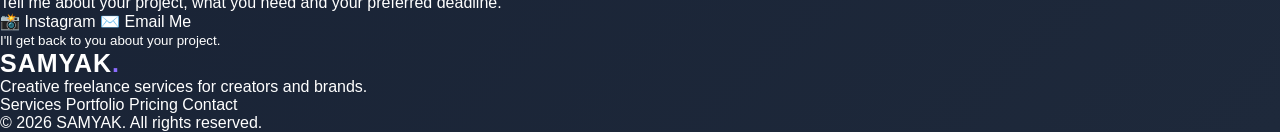
==== commit cb6da297: "Update index.html" ====
--- a/index.html
+++ b/index.html
@@ -131,7 +131,7 @@
                 <article class="service-card">
 
                     <div class="icon">🎨</div>
-
+<article class="service-card">
                     <h3>Thumbnail Design</h3>
 
                     <p>
--- a/style.css
+++ b/style.css
@@ -9,12 +9,12 @@
 }
 
 body {
-    font-family: Arial, Helvetica, sans-serif;
-    background: #08080c;
+    margin: 0;
+    padding: 0;
+    font-family: Arial, sans-serif;
+    background: linear-gradient(135deg, #0f172a, #1e293b);
     color: #ffffff;
-    line-height: 1.6;
-}
-
+}
 a {
     color: inherit;
     text-decoration: none;
@@ -26,9 +26,9 @@
     left: 0;
     width: 100%;
     z-index: 1000;
-    background: rgba(8, 8, 12, 0.82);
+    background: rgba(0, 31, 63, 0.88);
     backdrop-filter: blur(16px);
-    border-bottom: 1px solid rgba(255,255,255,0.08);
+    border-bottom: 1px solid rgba(255, 255, 255, 0.12);
 }
 
 .navbar {
@@ -72,10 +72,7 @@
     justify-content: center;
     text-align: center;
     padding: 130px 20px 80px;
-    background:
-        radial-gradient(circle at 50% 25%, rgba(139,108,255,0.25), transparent 35%),
-        #08080c;
-}
+   background: linear-gradient(135deg, #001f3f 0%, #003b5c 50%, #111827 100%);
 
 .hero-content {
     max-width: 850px;
@@ -99,6 +96,11 @@
     line-height: 1.02;
     margin-bottom: 25px;
     letter-spacing: -3px;
+    font-weight: 800;
+    background: linear-gradient(90deg, #ffffff, #60a5fa, #a78bfa);
+    -webkit-background-clip: text;
+    -webkit-text-fill-color: transparent;
+    background-clip: text;
 }
 
 .hero h1 span {
@@ -216,10 +218,11 @@
 
 .service-card {
     padding: 32px;
-    background: #111117;
-    border: 1px solid rgba(255,255,255,0.08);
+  background: red !important;
+    border: 1px solid rgba(96, 165, 250, 0.18);
     border-radius: 18px;
     transition: 0.3s;
+    backdrop-filter: blur(10px);
 }
 
 .service-card:hover {
@@ -616,3 +619,11 @@
     }
 
 }
+body {
+    background: linear-gradient(135deg, #0f172a, #1e293b) !important;
+    color: #ffffff !important;
+}
+html, body {
+    background: #0f172a !important;
+    color: white !important;
+}
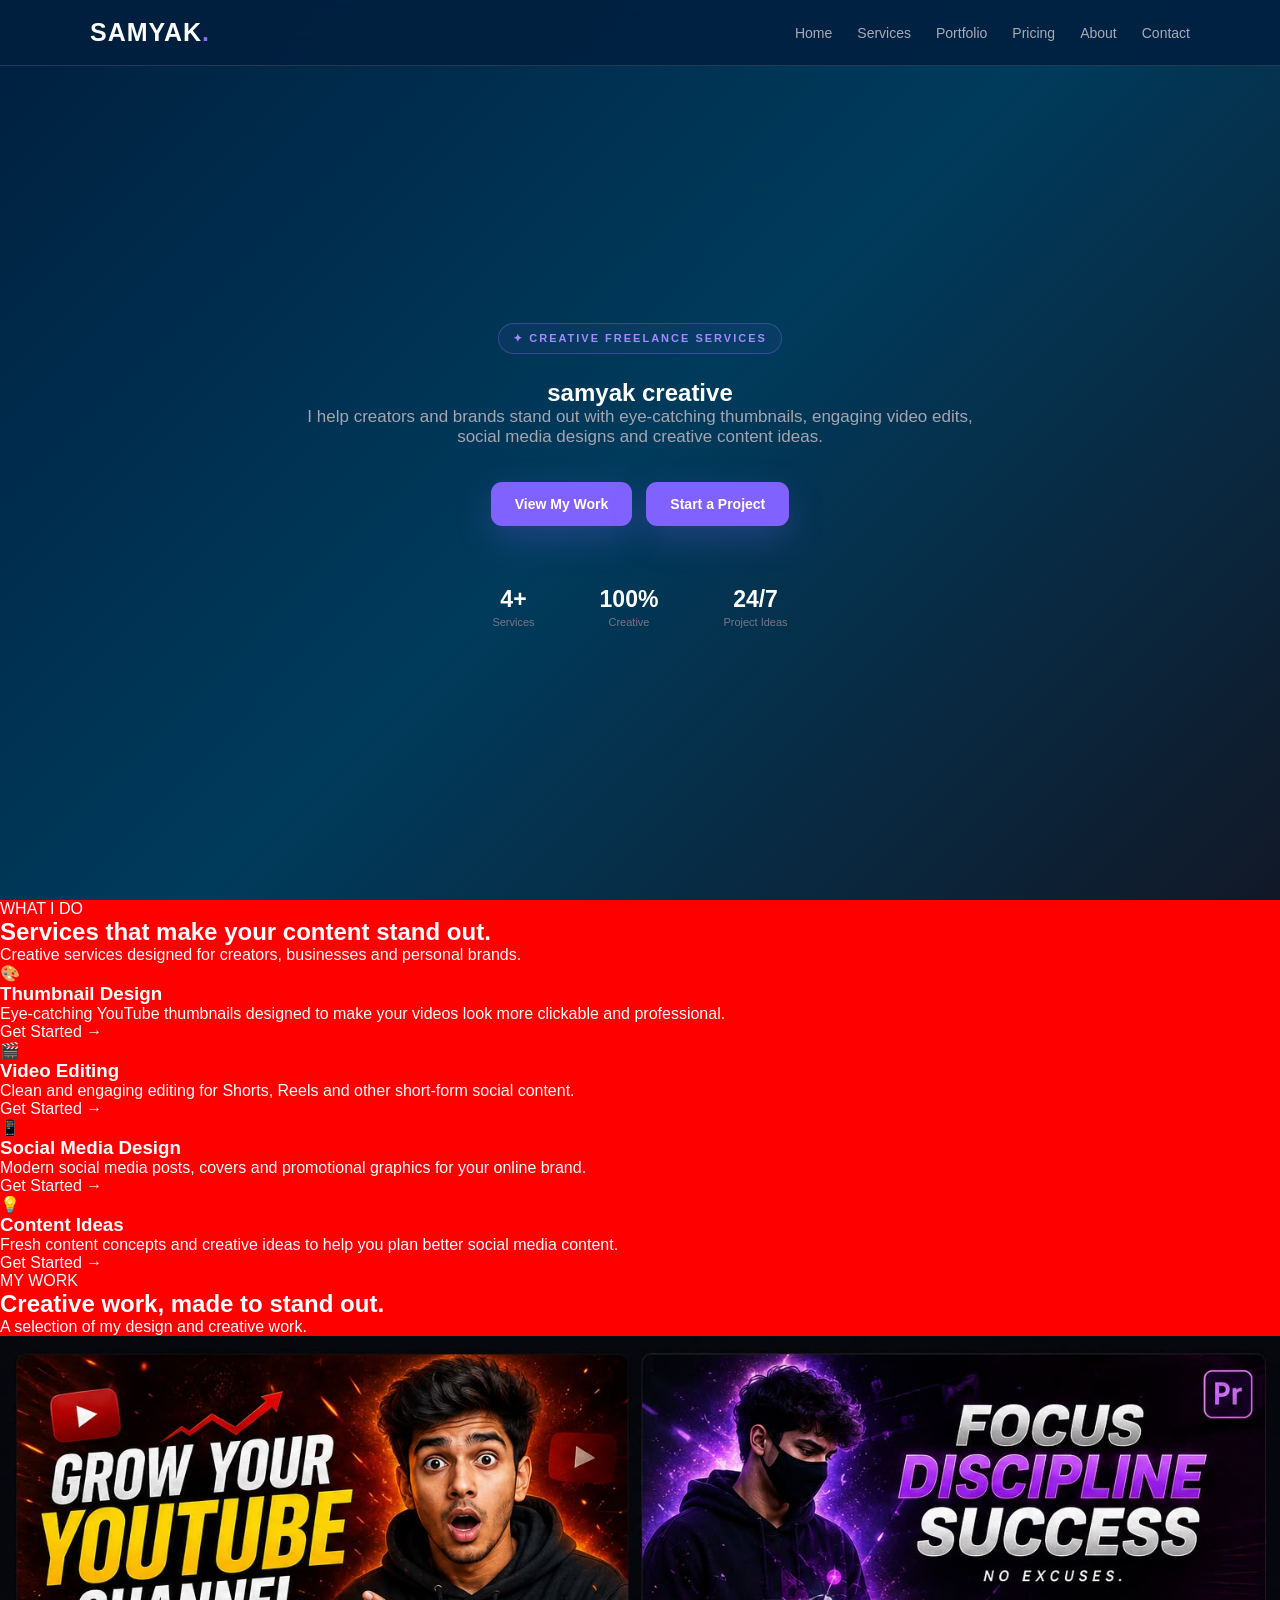
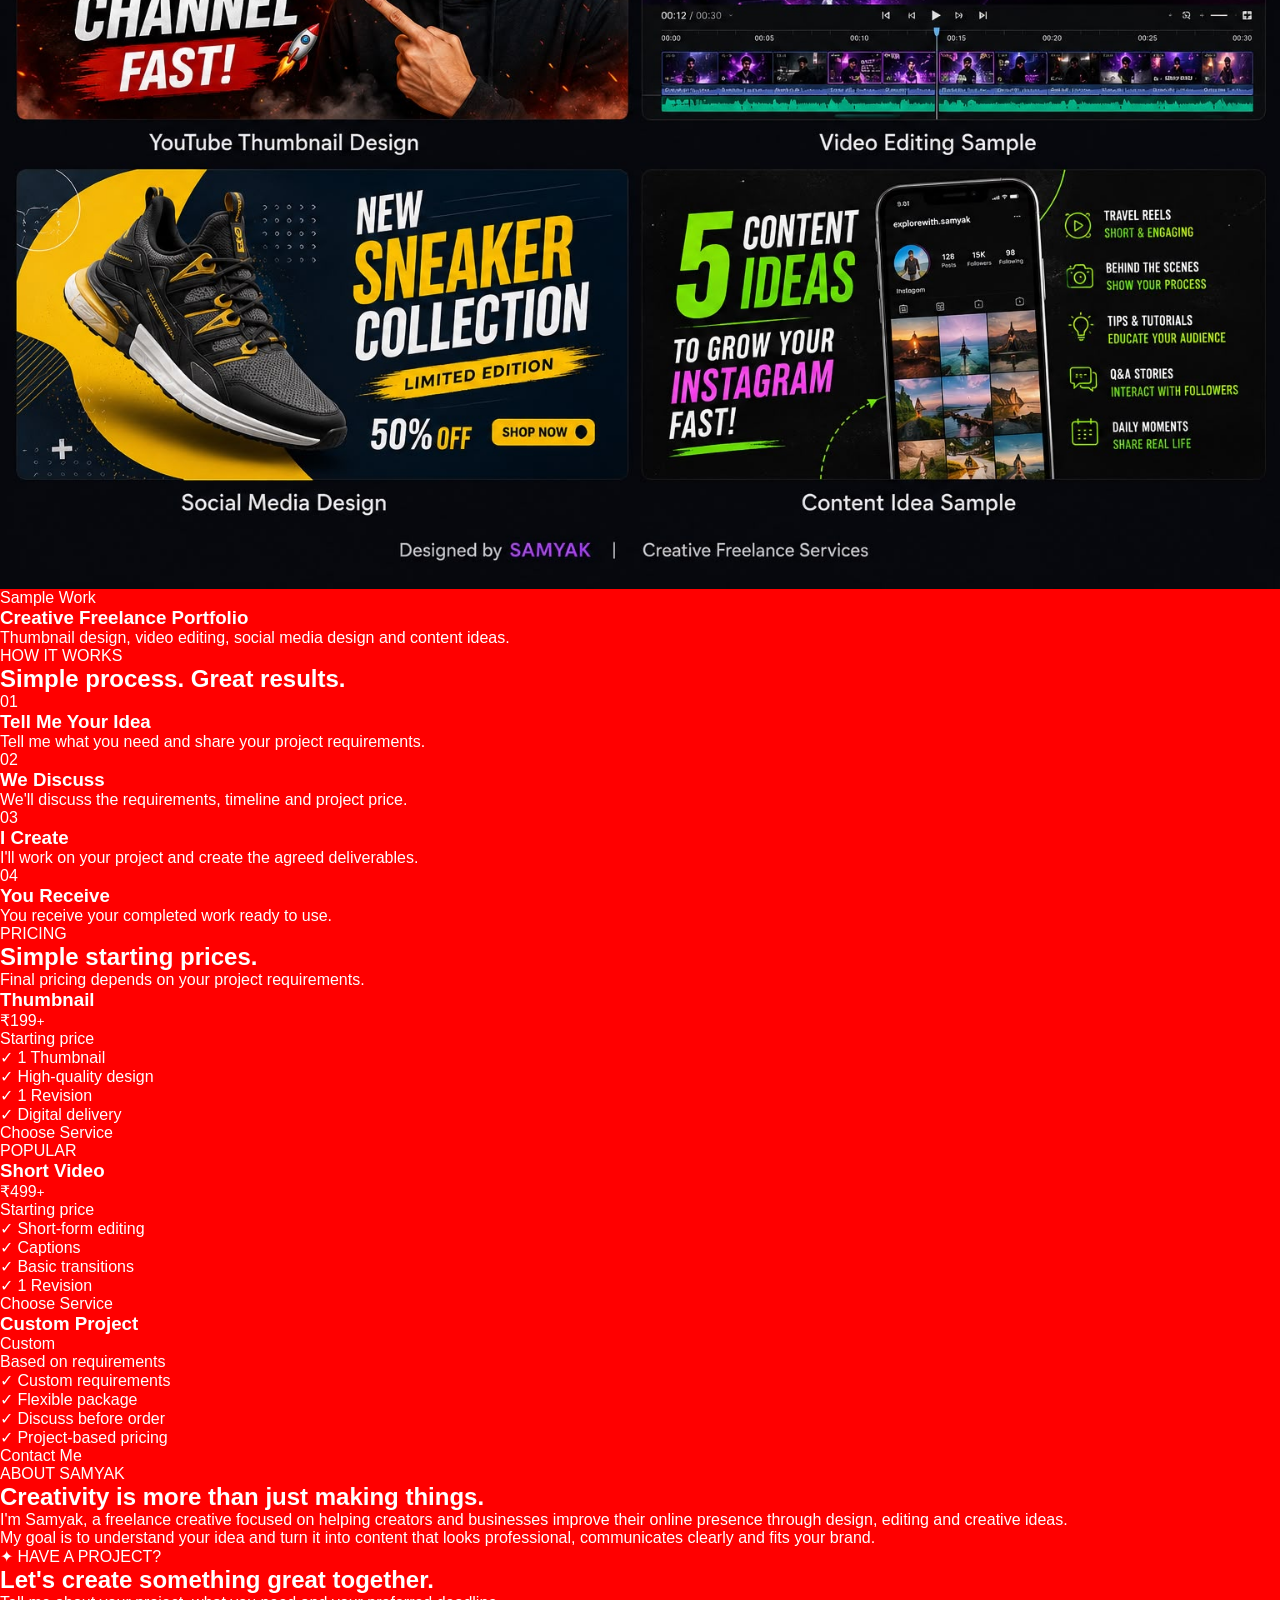
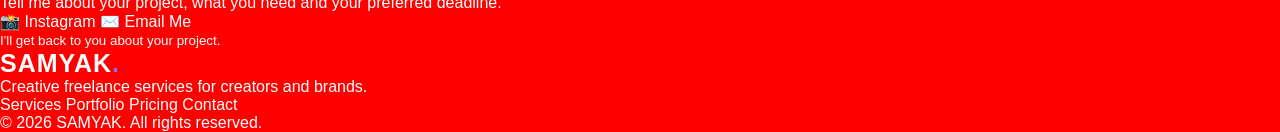
==== commit 36d7bc62: "Update index.html" ====
--- a/index.html
+++ b/index.html
@@ -131,8 +131,7 @@
                 <article class="service-card">
 
                     <div class="icon">🎨</div>
-<article class="service-card">
-                    <h3>Thumbnail Design</h3>
+                 <h3>Thumbnail Design</h3>
 
                     <p>
                         Eye-catching YouTube thumbnails designed
@@ -240,7 +239,6 @@
             <div class="portfolio-grid">
 
 
-           <div class="portfolio-grid">
 
     <div class="portfolio-card">
         <img
--- a/style.css
+++ b/style.css
@@ -12,7 +12,7 @@
     margin: 0;
     padding: 0;
     font-family: Arial, sans-serif;
-    background: linear-gradient(135deg, #0f172a, #1e293b);
+    background:red !important;
     color: #ffffff;
 }
 a {
@@ -627,3 +627,17 @@
     background: #0f172a !important;
     color: white !important;
 }
+.services-grid {
+    display: grid !important;
+    grid-template-columns: repeat(2, minmax(0, 1fr)) !important;
+    gap: 20px !important;
+}
+
+.service-card {
+    padding: 32px;
+    background: #111117;
+    border: 1px solid rgba(255, 255, 255, 0.08);
+    border-radius: 18px;
+    transition: 0.3s;
+    box-sizing: border-box;
+}
